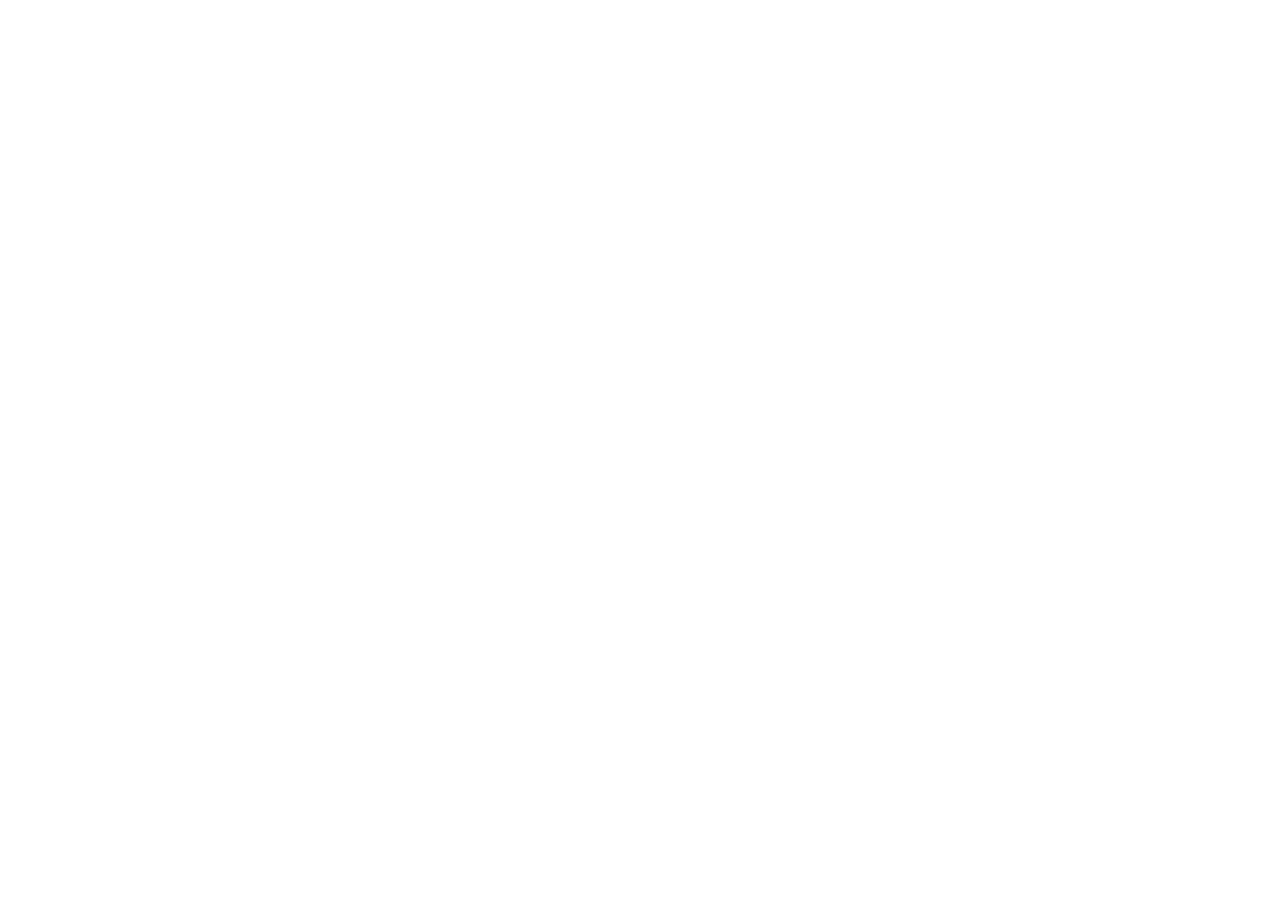
==== index.html @ 442eac75 "Open the live workshop landing page from GitHub Pages" ====
<!doctype html>
<html lang="ru">
<head>
  <meta charset="utf-8">
  <meta name="viewport" content="width=device-width, initial-scale=1">
  <title>ЦЕХ-84 — мебель из массива на заказ</title>
  <meta http-equiv="refresh" content="0; url=https://ceh84-atelier.jessegarcia2053379.chatgpt.site/">
  <link rel="canonical" href="https://ceh84-atelier.jessegarcia2053379.chatgpt.site/">
</head>
<body><a href="https://ceh84-atelier.jessegarcia2053379.chatgpt.site/">Открыть сайт мастерской ЦЕХ-84</a></body>
</html>
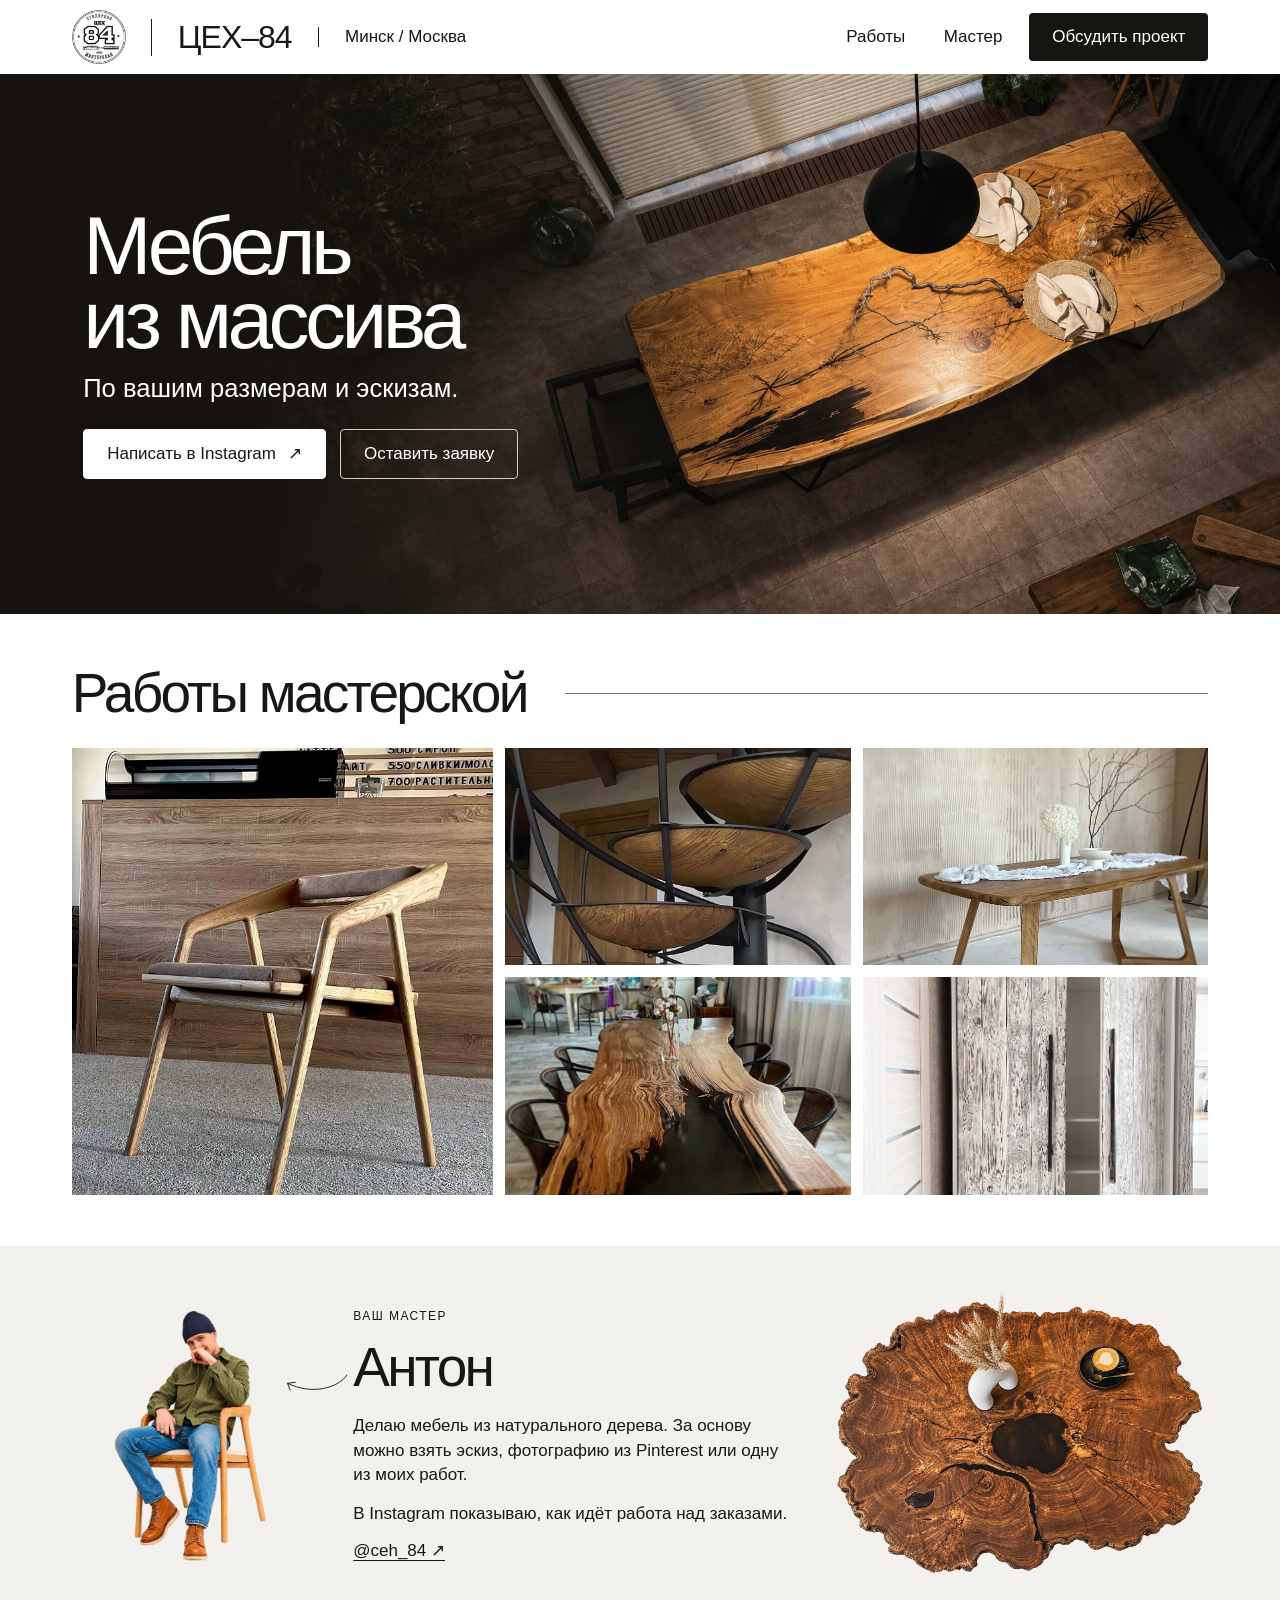
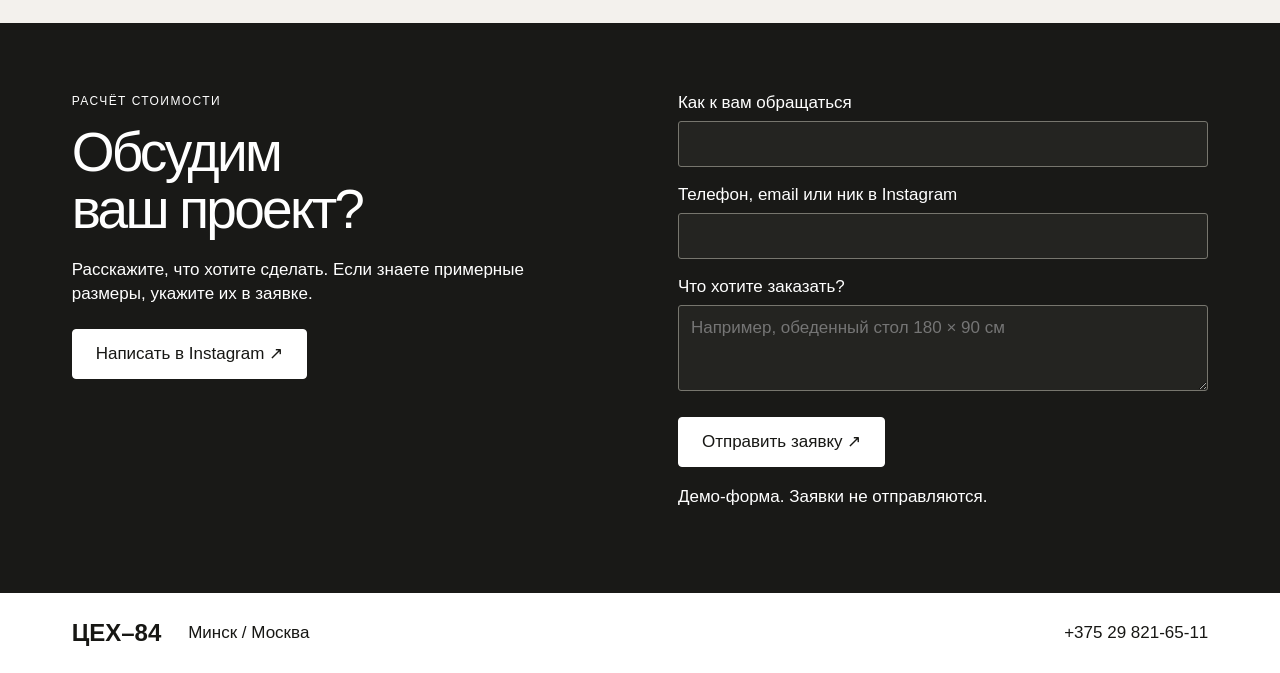
==== commit 42009d53: "Publish static landing directly on Pages with demo-only form" ====
--- a/index.html
+++ b/index.html
@@ -1,11 +1,40 @@
-<!doctype html>
-<html lang="ru">
-<head>
-  <meta charset="utf-8">
-  <meta name="viewport" content="width=device-width, initial-scale=1">
-  <title>ЦЕХ-84 — мебель из массива на заказ</title>
-  <meta http-equiv="refresh" content="0; url=https://ceh84-atelier.jessegarcia2053379.chatgpt.site/">
-  <link rel="canonical" href="https://ceh84-atelier.jessegarcia2053379.chatgpt.site/">
-</head>
-<body><a href="https://ceh84-atelier.jessegarcia2053379.chatgpt.site/">Открыть сайт мастерской ЦЕХ-84</a></body>
-</html>
+<!doctype html>
+<html lang="ru"><meta charset="utf-8"><meta name="viewport" content="width=device-width,initial-scale=1"><title>ЦЕХ-84 — мебель из массива на заказ</title><meta name="description" content="Столярная мастерская Антона. Мебель и лестницы по вашим размерам. Минск и Москва."><base href="./public/"><link rel="icon" href="./img/logo.png"><link rel="stylesheet" href="./style.css"><body>
+<header><a class="brand" href="#top"><img src="./img/logo.png" alt=""><strong>ЦЕХ–84</strong></a><span class="cities">Минск / Москва</span><nav><a href="#works">Работы</a><a href="#master">Мастер</a></nav><a class="black header-cta" href="#request">Обсудить проект</a></header>
+<main id="top"><section class="hero"><div class="hero-photo"></div><div class="hero-copy"><h1>Мебель<br>из массива</h1><p>По вашим размерам и эскизам.</p><div class="actions"><a class="white" href="https://ig.me/m/ceh_84" target="_blank" rel="noopener">Написать в Instagram <span>↗</span></a><a class="outline" href="#request">Оставить заявку</a></div></div></section>
+<section id="works" class="section"><h2>Работы мастерской</h2><div id="gallery"></div></section>
+<section id="master" class="section master"><img class="master-portrait" src="./img/anton.webp" alt="Антон сидит в деревянном кресле" loading="lazy"><div class="master-name"><p class="small">Ваш мастер</p><h2>Антон</h2><svg class="master-arrow" viewBox="0 0 124 40" fill="none" stroke="currentColor" stroke-width="1.8" stroke-linecap="round" stroke-linejoin="round" aria-hidden="true"><path d="M120 4 C104 28 54 44 5 20 M10 33 L5 20 L20 18"/></svg></div><div class="master-story"><p>Делаю мебель из натурального дерева. За основу можно взять эскиз, фотографию из Pinterest или одну из моих работ.</p><p>В Instagram показываю, как идёт работа над заказами.</p><a href="https://www.instagram.com/ceh_84/" target="_blank" rel="noopener">@ceh_84 ↗</a></div><figure class="master-detail"><img src="./img/slab-cutout.webp" alt="Рисунок годовых колец и естественная кромка журнального стола" loading="lazy"></figure></section>
+<section id="request" class="section request"><div><p class="small">Расчёт стоимости</p><h2>Обсудим<br>ваш проект?</h2><p>Расскажите, что хотите сделать. Если знаете примерные размеры, укажите их в заявке.</p><a class="white" href="https://ig.me/m/ceh_84" target="_blank" rel="noopener">Написать в Instagram ↗</a></div><form><label>Как к вам обращаться<input required name="name" autocomplete="name" maxlength="100"></label><label>Телефон, email или ник в Instagram<input required name="contact" maxlength="200"></label><label>Что хотите заказать?<textarea required name="project" rows="3" maxlength="3000" placeholder="Например, обеденный стол 180 × 90 см"></textarea></label><button class="white">Отправить заявку ↗</button><p role="status" id="status">Демо-форма. Заявки не отправляются.</p></form></section></main>
+<footer><b>ЦЕХ–84</b><span>Минск / Москва</span><a href="tel:+375298216511">+375 29 821-65-11</a></footer>
+<dialog aria-label="Просмотр работы"><button id="close" aria-label="Закрыть">×</button><img id="large" alt=""></dialog><script>const works = [
+  ['armchair', 'Кресло с мягким сиденьем'],
+  ['spiral-stairs', 'Винтовая лестница'],
+  ['table', 'Стол на фигурных опорах'],
+  ['river-table', 'Стол-река'],
+  ['cabinet', 'Шкаф с фактурными фасадами']
+];
+const gallery = document.querySelector('#gallery');
+const dialog = document.querySelector('dialog');
+const large = document.querySelector('#large');
+
+for (const [slug, title] of works) {
+  const tile = document.createElement('button');
+  const photo = new Image();
+  tile.className = 'tile';
+  photo.src = './img/' + slug + '.webp';
+  photo.alt = title;
+  photo.loading = 'lazy';
+  tile.append(photo);
+  gallery.append(tile);
+  tile.onclick = () => {
+    large.src = photo.src;
+    large.alt = title;
+    dialog.showModal();
+  };
+}
+document.querySelector('#close').onclick=()=>dialog.close();
+dialog.onclick=e=>{if(e.target===dialog) dialog.close()};
+document.querySelector('form').onsubmit = event => { event.preventDefault(); document.querySelector('#status').textContent = 'Демо-форма. Заявки не отправляются.'; };</script></body></html>
+
+
+
